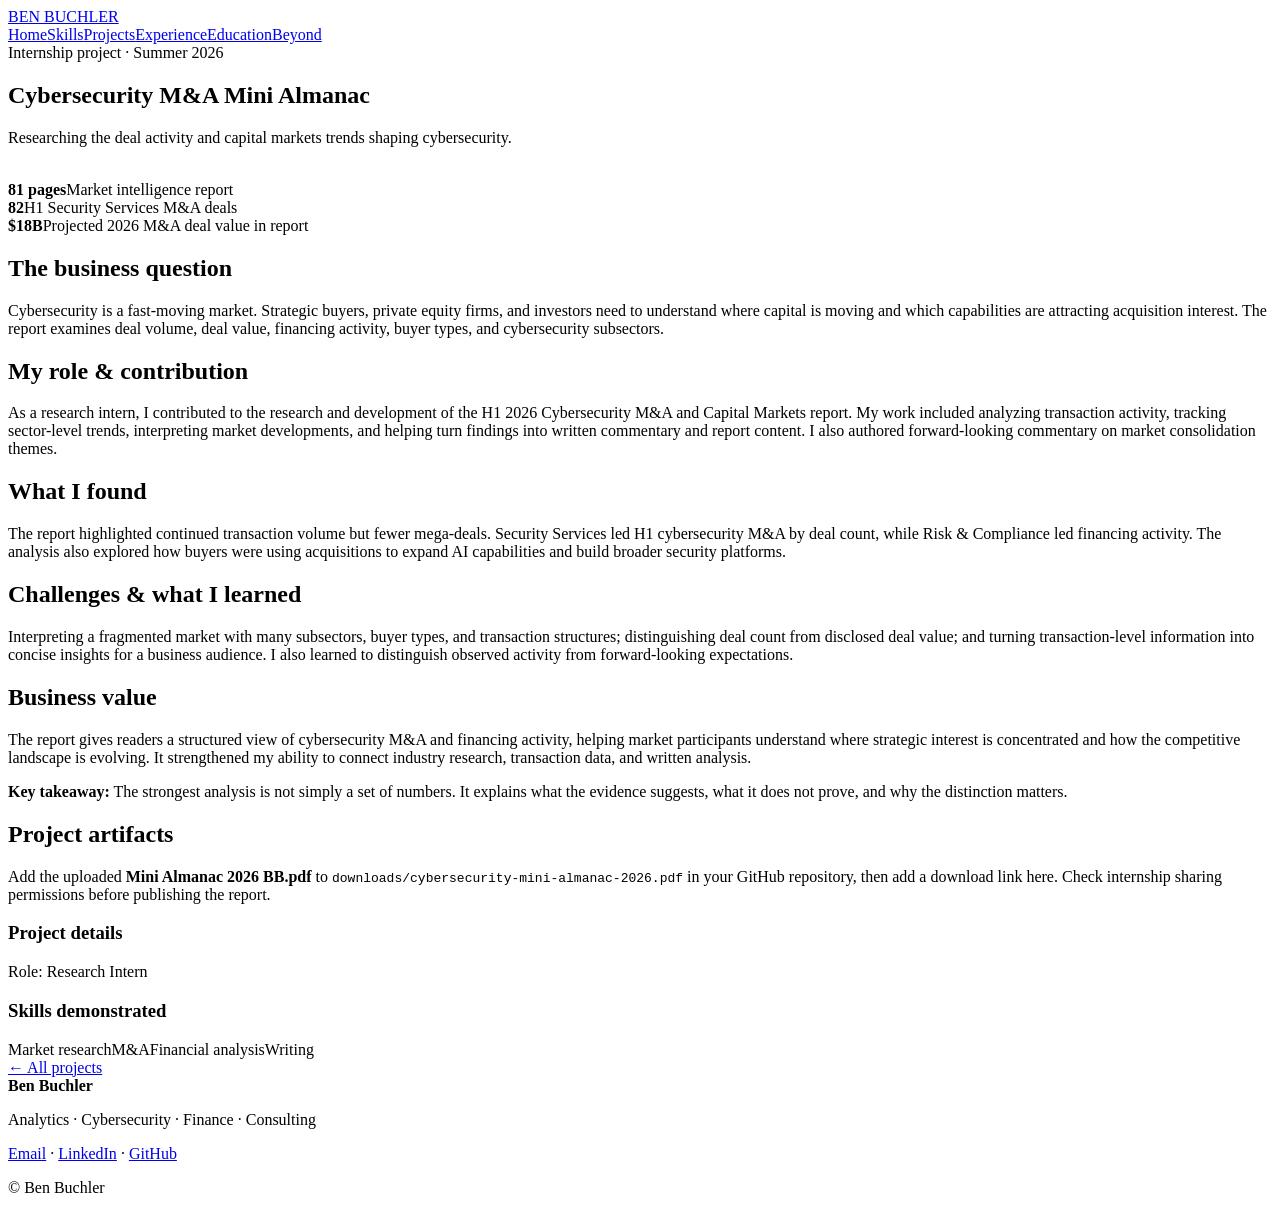
==== almanac.html @ d0a69b66 "Add files via upload" ====
<!doctype html><html lang="en"><head><meta charset="utf-8"><meta name="viewport" content="width=device-width,initial-scale=1"><meta name="description" content="Ben Buchler professional portfolio"><title>Cybersecurity M&A Mini Almanac | Ben Buchler</title><link rel="stylesheet" href="../assets/styles.css"></head><body><header><div class="wrap nav"><a class="brand" href="../index.html">BEN BUCHLER</a><nav class="links"><a class="" href="index.html">Home</a><a class="" href="skills.html">Skills</a><a class="active" href="projects.html">Projects</a><a class="" href="experience.html">Experience</a><a class="" href="education.html">Education</a><a class="" href="beyond.html">Beyond</a></nav></div></header><section class="pagehead"><div class="wrap"><div class="kicker">Internship project · Summer 2026</div><h1>Cybersecurity M&A Mini Almanac</h1><p>Researching the deal activity and capital markets trends shaping cybersecurity.</p></div></section><section class="content"><div class="wrap columns"><article class="prose"><img src="../assets/cyber.svg" alt="" style="width:100%;border-radius:12px"><div class="metrics"><div class="metric"><strong>81 pages</strong><span>Market intelligence report</span></div><div class="metric"><strong>82</strong><span>H1 Security Services M&A deals</span></div><div class="metric"><strong>$18B</strong><span>Projected 2026 M&A deal value in report</span></div></div><h2>The business question</h2><p>Cybersecurity is a fast-moving market. Strategic buyers, private equity firms, and investors need to understand where capital is moving and which capabilities are attracting acquisition interest. The report examines deal volume, deal value, financing activity, buyer types, and cybersecurity subsectors.</p><h2>My role & contribution</h2><p>As a research intern, I contributed to the research and development of the H1 2026 Cybersecurity M&A and Capital Markets report. My work included analyzing transaction activity, tracking sector-level trends, interpreting market developments, and helping turn findings into written commentary and report content. I also authored forward-looking commentary on market consolidation themes.</p><h2>What I found</h2><p>The report highlighted continued transaction volume but fewer mega-deals. Security Services led H1 cybersecurity M&A by deal count, while Risk & Compliance led financing activity. The analysis also explored how buyers were using acquisitions to expand AI capabilities and build broader security platforms.</p><h2>Challenges & what I learned</h2><p>Interpreting a fragmented market with many subsectors, buyer types, and transaction structures; distinguishing deal count from disclosed deal value; and turning transaction-level information into concise insights for a business audience. I also learned to distinguish observed activity from forward-looking expectations.</p><h2>Business value</h2><p>The report gives readers a structured view of cybersecurity M&A and financing activity, helping market participants understand where strategic interest is concentrated and how the competitive landscape is evolving. It strengthened my ability to connect industry research, transaction data, and written analysis.</p><div class="callout"><b>Key takeaway:</b> The strongest analysis is not simply a set of numbers. It explains what the evidence suggests, what it does not prove, and why the distinction matters.</div><h2>Project artifacts</h2><div class="note">Add the uploaded <b>Mini Almanac 2026 BB.pdf</b> to <code>downloads/cybersecurity-mini-almanac-2026.pdf</code> in your GitHub repository, then add a download link here. Check internship sharing permissions before publishing the report.</div></article><aside class="side"><h3>Project details</h3><p class="muted">Role: Research Intern</p><h3>Skills demonstrated</h3><div class="tags"><span class="tag">Market research</span><span class="tag">M&A</span><span class="tag">Financial analysis</span><span class="tag">Writing</span></div><a href="../projects.html">← All projects</a></aside></div></section><footer><div class="wrap"><b>Ben Buchler</b><p>Analytics · Cybersecurity · Finance · Consulting</p><p><a data-email href="#">Email</a> · <a data-linkedin href="#">LinkedIn</a> · <a data-github href="#">GitHub</a></p><p>© <span data-year></span> Ben Buchler</p></div></footer><script src="../site-config.js"></script><script src="../assets/site.js"></script></body></html>
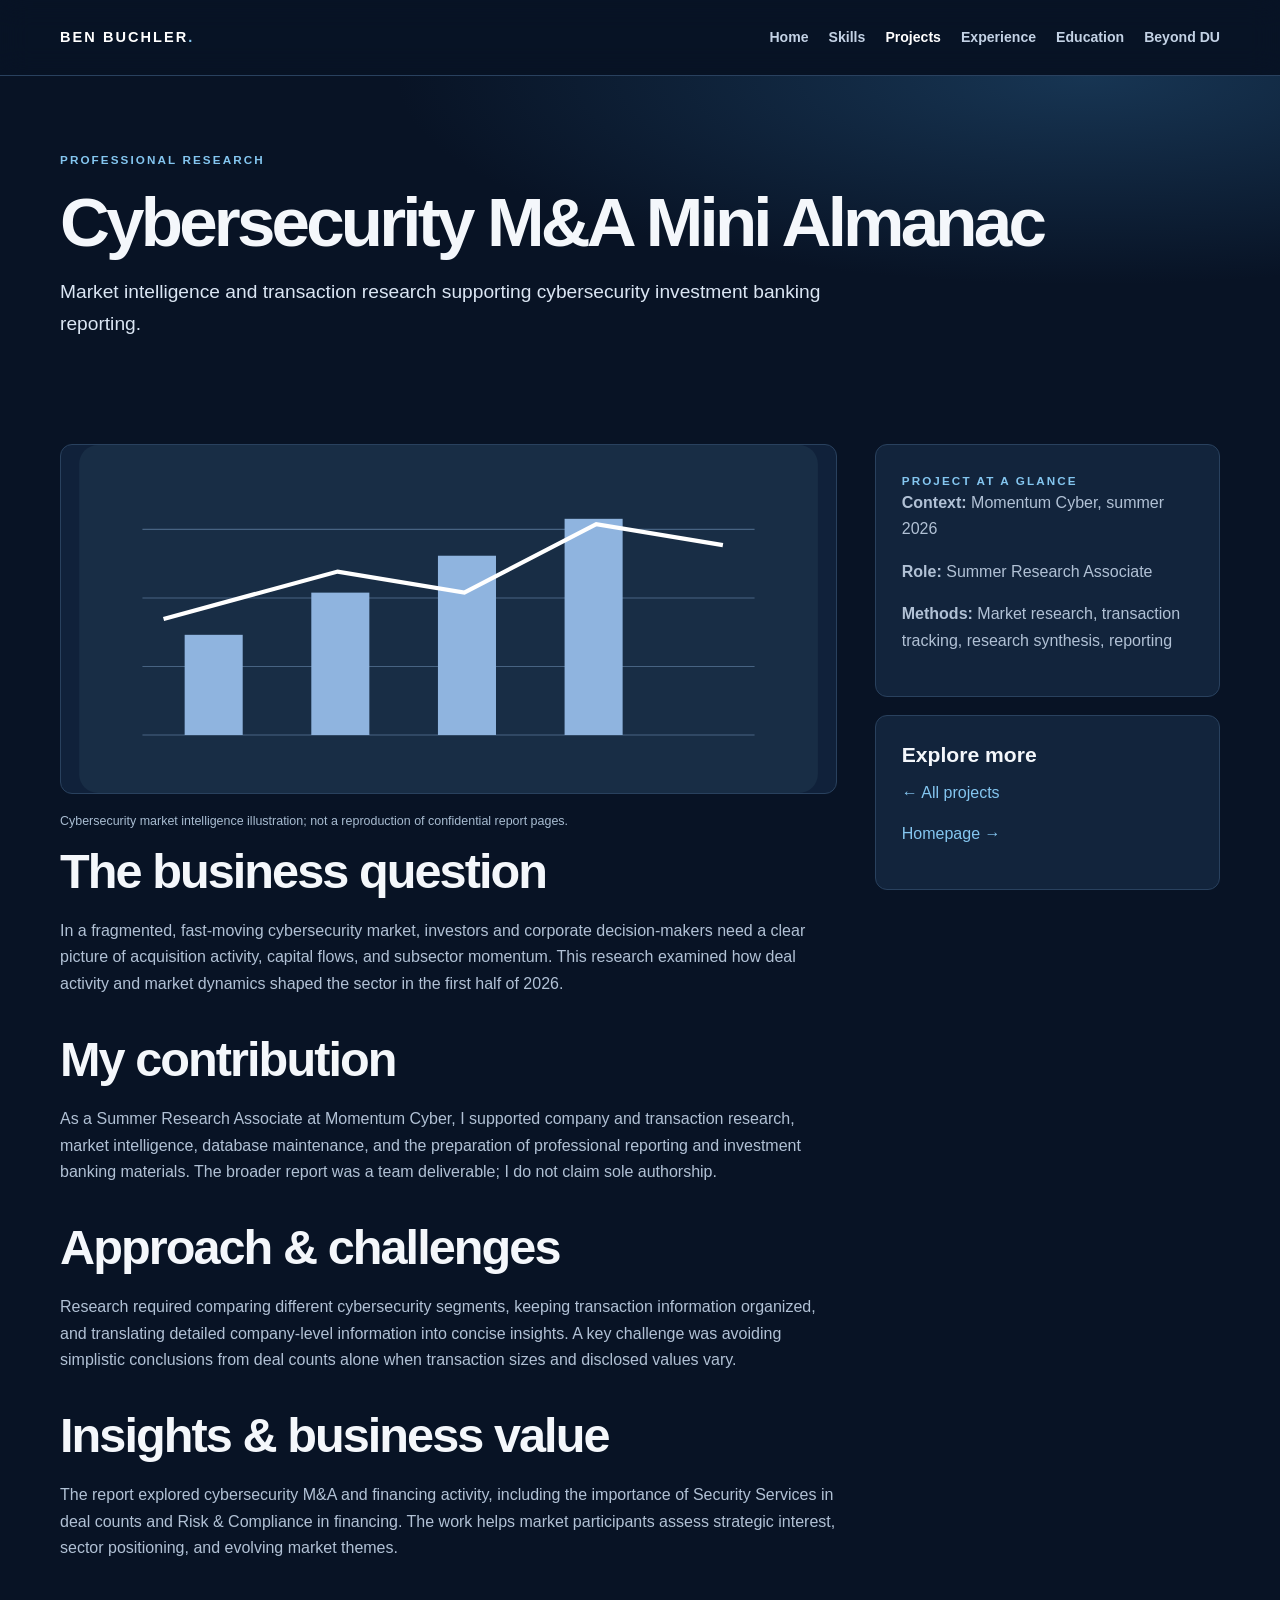
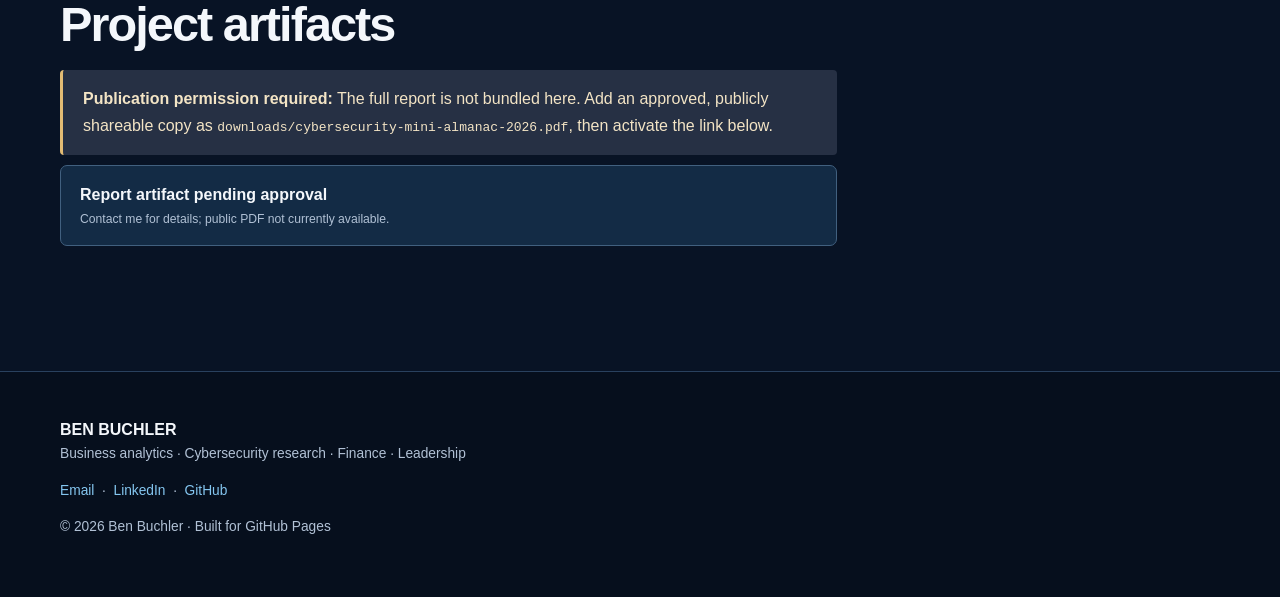
==== commit cbee4f80: "Add files via upload" ====
--- a/almanac.html
+++ b/almanac.html
@@ -1 +1 @@
-<!doctype html><html lang="en"><head><meta charset="utf-8"><meta name="viewport" content="width=device-width,initial-scale=1"><meta name="description" content="Ben Buchler professional portfolio"><title>Cybersecurity M&A Mini Almanac | Ben Buchler</title><link rel="stylesheet" href="../assets/styles.css"></head><body><header><div class="wrap nav"><a class="brand" href="../index.html">BEN BUCHLER</a><nav class="links"><a class="" href="index.html">Home</a><a class="" href="skills.html">Skills</a><a class="active" href="projects.html">Projects</a><a class="" href="experience.html">Experience</a><a class="" href="education.html">Education</a><a class="" href="beyond.html">Beyond</a></nav></div></header><section class="pagehead"><div class="wrap"><div class="kicker">Internship project · Summer 2026</div><h1>Cybersecurity M&A Mini Almanac</h1><p>Researching the deal activity and capital markets trends shaping cybersecurity.</p></div></section><section class="content"><div class="wrap columns"><article class="prose"><img src="../assets/cyber.svg" alt="" style="width:100%;border-radius:12px"><div class="metrics"><div class="metric"><strong>81 pages</strong><span>Market intelligence report</span></div><div class="metric"><strong>82</strong><span>H1 Security Services M&A deals</span></div><div class="metric"><strong>$18B</strong><span>Projected 2026 M&A deal value in report</span></div></div><h2>The business question</h2><p>Cybersecurity is a fast-moving market. Strategic buyers, private equity firms, and investors need to understand where capital is moving and which capabilities are attracting acquisition interest. The report examines deal volume, deal value, financing activity, buyer types, and cybersecurity subsectors.</p><h2>My role & contribution</h2><p>As a research intern, I contributed to the research and development of the H1 2026 Cybersecurity M&A and Capital Markets report. My work included analyzing transaction activity, tracking sector-level trends, interpreting market developments, and helping turn findings into written commentary and report content. I also authored forward-looking commentary on market consolidation themes.</p><h2>What I found</h2><p>The report highlighted continued transaction volume but fewer mega-deals. Security Services led H1 cybersecurity M&A by deal count, while Risk & Compliance led financing activity. The analysis also explored how buyers were using acquisitions to expand AI capabilities and build broader security platforms.</p><h2>Challenges & what I learned</h2><p>Interpreting a fragmented market with many subsectors, buyer types, and transaction structures; distinguishing deal count from disclosed deal value; and turning transaction-level information into concise insights for a business audience. I also learned to distinguish observed activity from forward-looking expectations.</p><h2>Business value</h2><p>The report gives readers a structured view of cybersecurity M&A and financing activity, helping market participants understand where strategic interest is concentrated and how the competitive landscape is evolving. It strengthened my ability to connect industry research, transaction data, and written analysis.</p><div class="callout"><b>Key takeaway:</b> The strongest analysis is not simply a set of numbers. It explains what the evidence suggests, what it does not prove, and why the distinction matters.</div><h2>Project artifacts</h2><div class="note">Add the uploaded <b>Mini Almanac 2026 BB.pdf</b> to <code>downloads/cybersecurity-mini-almanac-2026.pdf</code> in your GitHub repository, then add a download link here. Check internship sharing permissions before publishing the report.</div></article><aside class="side"><h3>Project details</h3><p class="muted">Role: Research Intern</p><h3>Skills demonstrated</h3><div class="tags"><span class="tag">Market research</span><span class="tag">M&A</span><span class="tag">Financial analysis</span><span class="tag">Writing</span></div><a href="../projects.html">← All projects</a></aside></div></section><footer><div class="wrap"><b>Ben Buchler</b><p>Analytics · Cybersecurity · Finance · Consulting</p><p><a data-email href="#">Email</a> · <a data-linkedin href="#">LinkedIn</a> · <a data-github href="#">GitHub</a></p><p>© <span data-year></span> Ben Buchler</p></div></footer><script src="../site-config.js"></script><script src="../assets/site.js"></script></body></html>+<!doctype html><html lang="en"><head><meta charset="utf-8"><meta name="viewport" content="width=device-width, initial-scale=1"><meta name="description" content="Portfolio of Ben Buchler, business analytics and finance student at the University of Denver."><title>Cybersecurity M&amp;A Mini Almanac | Ben Buchler</title><link rel="stylesheet" href="assets/styles.css"></head><body><a class="skip" href="#main">Skip to content</a><header><div class="wrap nav"><a class="brand" href="index.html">BEN BUCHLER<span style="color:var(--accent)">.</span></a><nav aria-label="Primary navigation" class="links"><a class="" href="index.html">Home</a><a class="" href="skills.html">Skills</a><a class="active" href="projects.html">Projects</a><a class="" href="experience.html">Experience</a><a class="" href="education.html">Education</a><a class="" href="beyond.html">Beyond DU</a></nav></div></header><main id="main"><section class="pagehero"><div class="wrap"><div class="eyebrow">Professional research</div><h1>Cybersecurity M&A Mini Almanac</h1><p class="lead">Market intelligence and transaction research supporting cybersecurity investment banking reporting.</p></div></section><section class="content"><div class="wrap detail"><div><img class="workimg" src="assets/cyber.svg" alt="Cybersecurity market intelligence illustration; not a reproduction of confidential report pages."><p class="caption">Cybersecurity market intelligence illustration; not a reproduction of confidential report pages.</p><section><h2>The business question</h2><p>In a fragmented, fast-moving cybersecurity market, investors and corporate decision-makers need a clear picture of acquisition activity, capital flows, and subsector momentum. This research examined how deal activity and market dynamics shaped the sector in the first half of 2026.</p></section><section><h2>My contribution</h2><p>As a Summer Research Associate at Momentum Cyber, I supported company and transaction research, market intelligence, database maintenance, and the preparation of professional reporting and investment banking materials. The broader report was a team deliverable; I do not claim sole authorship.</p></section><section><h2>Approach & challenges</h2><p>Research required comparing different cybersecurity segments, keeping transaction information organized, and translating detailed company-level information into concise insights. A key challenge was avoiding simplistic conclusions from deal counts alone when transaction sizes and disclosed values vary.</p></section><section><h2>Insights & business value</h2><p>The report explored cybersecurity M&amp;A and financing activity, including the importance of Security Services in deal counts and Risk &amp; Compliance in financing. The work helps market participants assess strategic interest, sector positioning, and evolving market themes.</p></section><section><h2>Project artifacts</h2><div class="notice"><p><strong>Publication permission required:</strong> The full report is not bundled here. Add an approved, publicly shareable copy as <code>downloads/cybersecurity-mini-almanac-2026.pdf</code>, then activate the link below.</p></div><div class="artifact">Report artifact pending approval<small>Contact me for details; public PDF not currently available.</small></div></section></div><aside class="aside"><div class="panel"><div class="kicker">Project at a glance</div><p><strong>Context:</strong> Momentum Cyber, summer 2026</p><p><strong>Role:</strong> Summer Research Associate</p><p><strong>Methods:</strong> Market research, transaction tracking, research synthesis, reporting</p></div><div class="panel"><h3>Explore more</h3><a href="projects.html">← All projects</a><p style="margin-top:14px"><a href="index.html">Homepage →</a></p></div></aside></div></section></main><footer><div class="wrap"><strong>BEN BUCHLER</strong><p>Business analytics · Cybersecurity research · Finance · Leadership</p><p><a data-email href="mailto:ben.buchler@du.edu">Email</a> &nbsp;·&nbsp; <a data-linkedin href="https://www.linkedin.com/in/ben-buchler57">LinkedIn</a> &nbsp;·&nbsp; <a data-github href="https://github.com/bbuchler27">GitHub</a></p><p>© <span data-year>2026</span> Ben Buchler · Built for GitHub Pages</p></div></footer><script src="site-config.js"></script><script src="assets/site.js"></script></body></html>
--- a/assets/styles.css
+++ b/assets/styles.css
@@ -0,0 +1,2 @@
+
+:root{--bg:#081325;--bg2:#0d1b31;--panel:#12243c;--panel2:#162d4a;--text:#f4f7fb;--muted:#b1c1d5;--line:#29415e;--accent:#84c6f0;--gold:#d4e5f4}*{box-sizing:border-box}html{scroll-behavior:smooth}body{margin:0;background:var(--bg);color:var(--text);font-family:Inter,ui-sans-serif,-apple-system,BlinkMacSystemFont,'Segoe UI',sans-serif;line-height:1.65}a{color:var(--accent);text-decoration:none}a:hover{text-decoration:underline}a:focus-visible,button:focus-visible{outline:3px solid var(--accent);outline-offset:3px}.wrap{width:min(1160px,calc(100% - 44px));margin:auto}header{position:sticky;top:0;z-index:50;background:rgba(8,19,37,.95);backdrop-filter:blur(14px);border-bottom:1px solid var(--line)}.nav{min-height:75px;display:flex;justify-content:space-between;align-items:center;gap:25px}.brand{font-weight:850;letter-spacing:.14em;color:white;font-size:.91rem;white-space:nowrap}.links{display:flex;flex-wrap:wrap;gap:20px;align-items:center}.links a{color:#c3d2e5;font-size:.88rem;font-weight:650}.links a.active,.links a:hover{color:white}.eyebrow,.kicker{text-transform:uppercase;font-weight:800;letter-spacing:.18em;font-size:.73rem;color:var(--accent)}h1,h2,h3,p{margin-top:0}h1{font-size:clamp(3.15rem,6.3vw,6rem);line-height:1.04;letter-spacing:-.055em;margin:18px 0 25px}h2{font-size:clamp(2rem,3.8vw,3.1rem);line-height:1.15;letter-spacing:-.04em;margin:12px 0 18px}h3{font-size:1.32rem;line-height:1.25;margin-bottom:12px}p{color:var(--muted)}.lead{font-size:1.2rem;color:#dbe6f4;max-width:760px}.muted{color:var(--muted)}.hero{padding:78px 0 80px;background:radial-gradient(ellipse at 80% 15%,#163657 0,transparent 50%),var(--bg)}.hero-grid{display:grid;grid-template-columns:1.15fr .85fr;gap:65px;align-items:center}.hero-photo{position:relative;max-width:460px;justify-self:end}.hero-photo img{display:block;width:100%;height:auto;aspect-ratio:4/4.75;object-fit:cover;object-position:center 40%;border-radius:18px;box-shadow:20px 20px 0 #1b3552}.hero-photo:after{content:'RESEARCH  /  ANALYTICS  /  LEADERSHIP';position:absolute;bottom:16px;left:18px;background:rgba(8,19,37,.85);color:white;letter-spacing:.12em;font-size:.61rem;font-weight:750;padding:9px 13px;border-radius:5px}.brandline{font-size:1.12rem;color:#eaf3ff;border-left:3px solid var(--accent);padding-left:19px;margin:24px 0 30px;max-width:610px}.btn{display:inline-flex;align-items:center;justify-content:center;min-height:45px;padding:10px 18px;margin:4px 8px 4px 0;background:var(--accent);color:#081325;border:1px solid var(--accent);border-radius:7px;font-weight:800;font-size:.9rem}.btn:hover{text-decoration:none;background:#a7d9f6}.btn.alt{background:transparent;color:white;border-color:#647e9b}.btn.alt:hover{background:#213d5c}.section{padding:84px 0}.section.alt{background:var(--bg2)}.headrow{display:flex;justify-content:space-between;gap:40px;align-items:end;margin-bottom:28px}.headrow p{max-width:450px}.grid{display:grid;grid-template-columns:repeat(3,1fr);gap:21px}.card,.panel{background:var(--panel);border:1px solid var(--line);border-radius:12px;overflow:hidden}.card{transition:transform .2s,border-color .2s}.card:hover{transform:translateY(-4px);border-color:#6da8d5}.card img{width:100%;height:200px;object-fit:cover;display:block;background:#102039}.cardbody,.panel{padding:26px}.cardbody p{min-height:76px}.tags{display:flex;gap:7px;flex-wrap:wrap;margin:18px 0}.tag{display:inline-block;font-size:.73rem;color:#c6d8ef;background:#203b5a;border-radius:4px;padding:5px 9px}.metrics{display:grid;grid-template-columns:repeat(3,1fr);gap:18px;margin-top:36px}.metric{background:var(--panel);border:1px solid var(--line);border-radius:10px;padding:23px}.metric strong{display:block;font-size:2.1rem;color:white;letter-spacing:-.04em}.metric span{color:var(--muted);font-size:.85rem}.split{display:grid;grid-template-columns:1fr 1fr;gap:22px}.pagehero{padding:74px 0 45px;background:radial-gradient(ellipse at 85% 0%,#173553 0,transparent 45%)}.pagehero h1{font-size:clamp(2.8rem,5.4vw,4.8rem);margin-bottom:17px}.pagehero p{max-width:780px}.content{padding:40px 0 90px}.stack{display:grid;gap:20px}.entry{padding:28px;background:var(--panel);border:1px solid var(--line);border-radius:12px}.entry .meta{font-size:.8rem;color:var(--accent);font-weight:800;letter-spacing:.05em}.entry ul{color:var(--muted);padding-left:21px}.entry li{margin:7px 0}.detail{display:grid;grid-template-columns:minmax(0,1.8fr) minmax(250px,.8fr);gap:38px}.detail section{margin-bottom:35px}.detail img{max-width:100%;border:1px solid var(--line);border-radius:12px}.aside{position:sticky;top:100px;align-self:start}.aside .panel{margin-bottom:18px}.artifact{display:block;padding:16px 19px;margin:10px 0;border:1px solid #41607f;background:#132b45;border-radius:7px;font-weight:700}.artifact small{display:block;font-size:.76rem;color:var(--muted);font-weight:400}.notice{border-left:3px solid #e3bc74;padding:16px 20px;background:#263044;color:#f3e4c5;border-radius:4px}.notice p{color:#f3e4c5;margin:0}.skills-grid{display:grid;grid-template-columns:repeat(2,1fr);gap:22px}.contact{background:linear-gradient(120deg,#173553,#0c1c32);padding:38px;border:1px solid #33516e;border-radius:14px}footer{padding:45px 0;background:#060f1d;border-top:1px solid var(--line)}footer p{font-size:.86rem}.small{font-size:.83rem}.caption{font-size:.78rem;color:#a8bcd1;margin-top:9px}.quote{font-size:1.1rem;color:white}.workimg{width:100%;max-height:350px;object-fit:contain;background:#10213a}.skip{position:absolute;left:-9999px}.skip:focus{left:10px;top:10px;z-index:99;background:white;color:black;padding:10px}@media(max-width:900px){.hero-grid{grid-template-columns:1fr;gap:38px}.hero-photo{justify-self:start;width:min(100%,430px)}.grid{grid-template-columns:1fr 1fr}.detail{grid-template-columns:1fr}.aside{position:static}.nav{align-items:flex-start;flex-direction:column;padding:18px 0;gap:12px}.links{gap:13px}.hero{padding-top:48px}}@media(max-width:600px){.wrap{width:min(100% - 30px,1160px)}.grid,.metrics,.split,.skills-grid{grid-template-columns:1fr}.section{padding:55px 0}.headrow{display:block}.hero-photo img{aspect-ratio:4/4.4}.cardbody p{min-height:0}h1{font-size:3.2rem}.links a{font-size:.78rem}.metric strong{font-size:1.9rem}}
